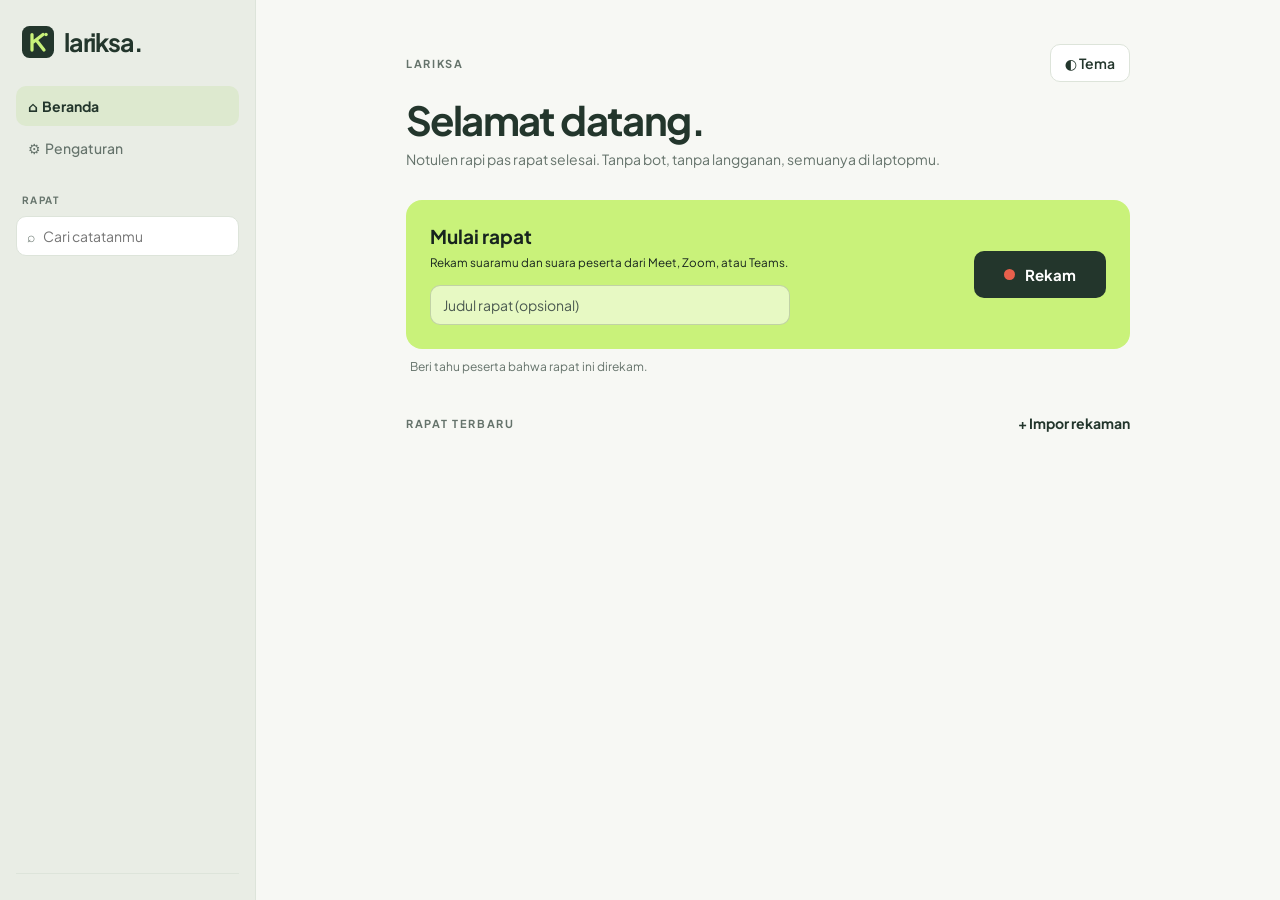
==== src/lariksa/ui/index.html @ 854213a1 "Lariksa v0.1: portable local meeting notes for Windows Two-track WASAPI recording (mic = Saya, loopb" ====
<!doctype html>
<html lang="id">
<head>
<meta charset="utf-8">
<meta name="viewport" content="width=device-width,initial-scale=1">
<title>Lariksa</title>
<link rel="stylesheet" href="styles.css">
</head>
<body>
<div class="app">
  <aside class="sidebar">
    <div class="brand">
      <svg class="mark" viewBox="0 0 64 64" aria-hidden="true"><rect width="64" height="64" rx="15" fill="#23362C"/><g fill="none" stroke="#C9F27A" stroke-width="6.5" stroke-linecap="round" stroke-linejoin="round"><path d="M20 17V48 M20 34L42 17 M30 30L44 48"/></g><circle cx="48" cy="17" r="3.5" fill="#C9F27A"/></svg>
      <span>lariksa.</span>
    </div>
    <nav>
      <button class="nav active" data-view="home">⌂&nbsp;&nbsp;Beranda</button>
      <button class="nav" data-view="settings">⚙&nbsp;&nbsp;Pengaturan</button>
    </nav>
    <div class="section">RAPAT</div>
    <label class="search">
      <span aria-hidden="true">⌕</span>
      <input id="search" type="search" placeholder="Cari catatanmu" autocomplete="off">
    </label>
    <ul id="meeting-list" class="meeting-list" aria-label="Daftar rapat"></ul>
    <div class="engine" id="engine-label"></div>
  </aside>

  <main class="content">
    <!-- HOME -->
    <section id="view-home" class="view">
      <div class="toolbar">
        <div class="eyebrow" id="greeting-eyebrow">LARIKSA</div>
        <button class="ghost" id="theme" aria-label="Ganti tema">◐ Tema</button>
      </div>
      <h1 id="greeting">Selamat datang.</h1>
      <p class="lede">Notulen rapi pas rapat selesai. Tanpa bot, tanpa langganan, semuanya di laptopmu.</p>

      <div id="setup-card" class="setup hidden">
        <strong>Siapkan Lariksa sekali saja</strong>
        <p>Model AI diunduh ke folder Lariksa dan berjalan offline setelahnya.</p>
        <ul id="setup-list"></ul>
        <button id="setup-go">Unduh semua</button>
      </div>

      <div class="record-card" id="record-card">
        <div class="record-copy">
          <strong id="record-title">Mulai rapat</strong>
          <small id="record-sub">Rekam suaramu dan suara peserta dari Meet, Zoom, atau Teams.</small>
          <input id="meeting-title" class="title-input" placeholder="Judul rapat (opsional)" maxlength="120">
        </div>
        <div class="record-actions">
          <div class="meters hidden" id="meters">
            <div class="meter"><span>Saya</span><i><b id="lvl-mic"></b></i></div>
            <div class="meter"><span>Peserta</span><i><b id="lvl-system"></b></i></div>
          </div>
          <button id="record" class="record-btn"><span class="dot"></span><span id="record-label">Rekam</span></button>
        </div>
      </div>
      <p class="consent" id="consent">Beri tahu peserta bahwa rapat ini direkam.</p>

      <div class="row-between">
        <div class="eyebrow">RAPAT TERBARU</div>
        <button class="link" id="import">+ Impor rekaman</button>
      </div>
      <div class="cards" id="cards"></div>
    </section>

    <!-- MEETING -->
    <section id="view-meeting" class="view hidden">
      <div class="toolbar">
        <button class="link" id="back">← Kembali</button>
        <div class="actions">
          <button class="ghost" id="copy-wa">Salin untuk WhatsApp</button>
          <button class="ghost" id="export-docx">DOCX</button>
          <button class="ghost" id="export-md">Markdown</button>
          <button class="ghost danger" id="delete">Hapus</button>
        </div>
      </div>
      <input id="m-title" class="h1-input" aria-label="Judul rapat">
      <div class="meta" id="m-meta"></div>
      <div id="m-progress" class="progress hidden"><div class="bar"><b></b></div><span></span></div>
      <div id="m-error" class="error hidden"></div>

      <div class="tabs" role="tablist">
        <button class="tab active" data-tab="notulen" role="tab">Notulen</button>
        <button class="tab" data-tab="transcript" role="tab">Transkrip</button>
      </div>
      <div id="tab-notulen" class="tab-body"></div>
      <div id="tab-transcript" class="tab-body hidden"></div>
    </section>

    <!-- SETTINGS -->
    <section id="view-settings" class="view hidden">
      <div class="eyebrow">PENGATURAN</div>
      <h1>Pengaturan</h1>
      <div class="card form">
        <label>Bahasa rapat
          <select id="s-language">
            <option value="id">Bahasa Indonesia (campur Inggris)</option>
            <option value="en">English</option>
            <option value="">Deteksi otomatis</option>
          </select>
        </label>
        <label>Model transkripsi
          <select id="s-whisper">
            <option value="auto">Otomatis (paling akurat)</option>
            <option value="whisper-turbo">Whisper large-v3-turbo</option>
            <option value="whisper-small">Whisper small (lebih ringan)</option>
          </select>
        </label>
        <label>Glosarium: nama orang, produk, istilah
          <textarea id="s-glossary" rows="4" placeholder="Sari, Budi, OKR, sprint review, Solve Education"></textarea>
          <small>Dipakai untuk membantu AI mengeja nama dan istilah dengan benar.</small>
        </label>
        <button id="s-save">Simpan</button>
        <span class="saved hidden" id="s-saved">Semua perubahan tersimpan</span>
      </div>
      <div class="eyebrow mt">MODEL & MESIN</div>
      <div class="card" id="assets"></div>
      <p class="fine">Semua audio, transkrip, dan notulen disimpan di folder <code>data</code> di samping aplikasi.</p>
    </section>
  </main>
</div>
<div id="toast" class="toast hidden" role="status"></div>
<script src="app.js"></script>
</body>
</html>
---- src/lariksa/ui/styles.css ----
@font-face{font-family:"Plus Jakarta Sans";src:url(fonts/PlusJakartaSans.woff2) format("woff2");font-weight:200 800;font-display:swap}
@font-face{font-family:"DM Mono";src:url(fonts/DMMono-400.woff2) format("woff2");font-weight:400;font-display:swap}

/* Lariksa brand tokens (Brand Kit v1.0, 04_Design_Tokens/theme.css) */
:root{--brand-primary:#23362C;--brand-accent:#C9F27A;--surface-page:#F7F8F4;--surface-card:#FFFFFF;--surface-muted:#E9EDE5;--surface-active:#DDE9CF;--text-primary:#23362C;--text-secondary:#65736B;--border-default:#DDE4DA;--focus-ring:#467A57;--success:#278264;--warning:#B7792B;--error:#C45454;--font-ui:"Plus Jakarta Sans",system-ui,sans-serif;--font-mono:"DM Mono",ui-monospace,monospace;--radius-sm:6px;--radius-md:10px;--radius-lg:16px;--radius-xl:24px;--duration-fast:140ms;--duration-normal:220ms}
[data-theme="dark"]{--surface-page:#17241E;--surface-card:#23362C;--surface-muted:#1D2D25;--surface-active:#2F4537;--text-primary:#F2F5EF;--text-secondary:#CBD5C9;--border-default:#415347;--focus-ring:#C9F27A}
@media(prefers-reduced-motion:reduce){*,*::before,*::after{transition-duration:.01ms!important;animation-duration:.01ms!important}}

*{box-sizing:border-box}
html,body{height:100%}
body{margin:0;background:var(--surface-page);color:var(--text-primary);font-family:var(--font-ui);font-size:14px;-webkit-font-smoothing:antialiased}
button,input,select,textarea{font:inherit;color:inherit}
button{cursor:pointer;border:0;border-radius:var(--radius-md);padding:11px 17px;font-weight:700;background:var(--brand-primary);color:#fff;transition:transform var(--duration-fast) ease-out,background var(--duration-fast) ease-out,opacity var(--duration-fast)}
button:active{transform:translateY(1px)}
button:disabled{opacity:.5;cursor:default}
:focus-visible{outline:3px solid var(--focus-ring);outline-offset:2px}
[data-theme="dark"] button:not(.ghost):not(.link):not(.nav):not(.tab):not(.record-btn){background:var(--brand-accent);color:#17241E}
.hidden{display:none!important}
code{font-family:var(--font-mono);font-size:12px;background:var(--surface-muted);padding:2px 6px;border-radius:var(--radius-sm)}

.app{display:flex;height:100vh}
.sidebar{width:256px;flex:none;background:var(--surface-muted);padding:26px 16px 16px;border-right:1px solid var(--border-default);display:flex;flex-direction:column;min-height:0}
.brand{display:flex;align-items:center;gap:10px;font-size:25px;font-weight:700;letter-spacing:-1.2px;margin:0 6px 26px}
.mark{width:32px;height:32px}
.nav{display:block;width:100%;text-align:left;background:transparent;color:var(--text-secondary);font-weight:500;padding:11px 12px;margin:2px 0}
.nav:hover{background:var(--surface-active)}
.nav.active{background:var(--surface-active);color:var(--text-primary);font-weight:700}
.section{font-size:10px;letter-spacing:.13em;margin:24px 6px 10px;color:var(--text-secondary);font-weight:700}
.search{display:flex;align-items:center;gap:8px;background:var(--surface-card);border:1px solid var(--border-default);border-radius:var(--radius-md);padding:0 10px;margin-bottom:8px;color:var(--text-secondary)}
.search input{border:0;outline:0;background:transparent;padding:10px 0;width:100%;color:var(--text-primary)}
.meeting-list{list-style:none;margin:0;padding:0;overflow:auto;flex:1;min-height:0}
.meeting-list li{padding:9px 12px;border-radius:var(--radius-md);cursor:pointer;margin:1px 0}
.meeting-list li:hover,.meeting-list li.active{background:var(--surface-active)}
.meeting-list .t{display:block;font-weight:600;white-space:nowrap;overflow:hidden;text-overflow:ellipsis}
.meeting-list small{color:var(--text-secondary);font-size:11.5px}
.engine{font-size:11px;color:var(--text-secondary);padding:10px 6px 0;border-top:1px solid var(--border-default);margin-top:8px}

.content{flex:1;overflow:auto}
.view{width:min(800px,100%);margin:0 auto;padding:44px 38px 80px}
.toolbar,.row-between{display:flex;justify-content:space-between;align-items:center;gap:12px}
.actions{display:flex;gap:8px;flex-wrap:wrap}
.eyebrow{font-size:11px;letter-spacing:.15em;color:var(--text-secondary);font-weight:700}
.mt{margin-top:32px;margin-bottom:12px}
h1{font-size:40px;letter-spacing:-1.6px;margin:16px 0 6px;line-height:1.1}
.lede{color:var(--text-secondary);line-height:1.7;margin:0 0 28px;max-width:560px}
.ghost{background:var(--surface-card);color:var(--text-primary);border:1px solid var(--border-default);padding:9px 14px;font-weight:600}
.ghost:hover{background:var(--surface-muted)}
.ghost.danger{color:var(--error)}
.link{background:none;color:var(--text-primary);padding:6px 0;font-weight:700}
.link:hover{text-decoration:underline}

.record-card{background:var(--brand-accent);color:#17241E;border-radius:var(--radius-lg);padding:24px;display:flex;justify-content:space-between;align-items:center;gap:20px;transition:background var(--duration-normal) ease-out}
.record-card strong{font-size:19px}
.record-card small{display:block;margin-top:6px;line-height:1.5}
.record-copy{flex:1;min-width:0}
.title-input{margin-top:14px;width:100%;max-width:360px;border:1px solid rgba(23,36,30,.18);background:rgba(255,255,255,.55);border-radius:var(--radius-md);padding:10px 12px;color:#17241E}
.title-input::placeholder{color:#4b5a51}
.record-actions{display:flex;align-items:center;gap:18px}
.record-btn{background:#23362C;color:#fff;display:flex;align-items:center;gap:10px;padding:14px 22px;font-size:15px;min-width:132px;justify-content:center}
.record-btn .dot{width:11px;height:11px;border-radius:50%;background:#E8604C}
.record-card.live{background:#23362C;color:#F2F5EF}
.record-card.live .title-input{display:none}
.record-card.live .record-btn{background:var(--brand-accent);color:#17241E}
.record-card.live .record-btn .dot{border-radius:2px;background:#17241E}
.record-card.live small{color:#CBD5C9}
.meters{display:grid;gap:8px;width:150px}
.meter{display:grid;grid-template-columns:52px 1fr;align-items:center;gap:8px;font-size:11px;font-weight:600}
.meter i{display:block;height:6px;background:rgba(242,245,239,.15);border-radius:3px;overflow:hidden}
.meter b{display:block;height:100%;width:0;background:var(--brand-accent);transition:width 120ms linear}
.consent{font-size:12px;color:var(--text-secondary);margin:10px 4px 34px}
.consent.warn{color:var(--warning);font-weight:700}

.setup{background:var(--surface-card);border:1px solid var(--border-default);border-radius:var(--radius-lg);padding:22px 24px;margin-bottom:22px}
.setup strong{font-size:17px}
.setup p{color:var(--text-secondary);margin:6px 0 12px}
.setup ul{list-style:none;padding:0;margin:0 0 16px}
.setup li{display:flex;justify-content:space-between;gap:12px;padding:8px 0;border-top:1px solid var(--border-default);font-size:13px}
.setup li span:last-child{color:var(--text-secondary);font-family:var(--font-mono);font-size:12px}

.cards{display:grid;grid-template-columns:repeat(2,minmax(0,1fr));gap:16px;margin-top:14px}
.card{padding:22px 24px;background:var(--surface-card);border-radius:var(--radius-lg);border:1px solid var(--border-default)}
.cards .card{cursor:pointer;min-height:140px;display:flex;flex-direction:column;gap:8px;transition:border-color var(--duration-fast),transform var(--duration-fast) ease-out}
.cards .card:hover{border-color:var(--focus-ring);transform:translateY(-1px)}
.card strong{font-size:16px;line-height:1.35}
.card p{margin:0;color:var(--text-secondary);line-height:1.6;display:-webkit-box;-webkit-line-clamp:3;-webkit-box-orient:vertical;overflow:hidden}
.card small{color:var(--text-secondary);margin-top:auto}
.empty{grid-column:1/-1;text-align:center;color:var(--text-secondary);padding:40px 20px;border:1px dashed var(--border-default);border-radius:var(--radius-lg)}
.badge{display:inline-flex;align-items:center;gap:6px;font-size:11px;font-weight:700;padding:3px 9px;border-radius:999px;background:var(--surface-muted);color:var(--text-secondary);width:fit-content}
.badge.busy{background:#FFF4E0;color:var(--warning)}
.badge.fail{background:#FBE9E9;color:var(--error)}
.badge.ok{background:#E3F4EC;color:var(--success)}
[data-theme="dark"] .badge.busy,[data-theme="dark"] .badge.fail,[data-theme="dark"] .badge.ok{background:var(--surface-muted)}

.h1-input{font-size:34px;font-weight:700;letter-spacing:-1.3px;border:0;background:transparent;width:100%;padding:4px 0;margin-top:18px;border-bottom:1px solid transparent}
.h1-input:hover,.h1-input:focus{border-bottom-color:var(--border-default);outline:0}
.meta{color:var(--text-secondary);font-size:13px;margin:4px 0 18px}
.progress{display:flex;align-items:center;gap:12px;margin:8px 0 18px;font-size:13px;color:var(--text-secondary)}
.progress .bar{flex:1;height:6px;background:var(--surface-muted);border-radius:3px;overflow:hidden}
.progress .bar b{display:block;height:100%;width:0;background:var(--focus-ring);transition:width var(--duration-normal)}
.error{background:#FBE9E9;color:#8A2F2F;padding:14px 16px;border-radius:var(--radius-md);margin:10px 0 18px;line-height:1.5}
.error button{margin-top:10px}
.tabs{display:flex;gap:4px;border-bottom:1px solid var(--border-default);margin-bottom:22px}
.tab{background:none;color:var(--text-secondary);border-radius:0;padding:10px 14px;border-bottom:2px solid transparent;font-weight:600}
.tab.active{color:var(--text-primary);border-bottom-color:var(--text-primary)}
.tab-body h3{font-size:12px;letter-spacing:.12em;color:var(--text-secondary);margin:26px 0 10px;text-transform:uppercase}
.tab-body h3:first-child{margin-top:0}
.summary{font-size:15.5px;line-height:1.75;margin:0}
.tab-body ul{margin:0;padding-left:20px;line-height:1.75}
.actions-table{width:100%;border-collapse:collapse;font-size:14px}
.actions-table th{text-align:left;font-size:11px;letter-spacing:.08em;color:var(--text-secondary);padding:8px 10px;border-bottom:1px solid var(--border-default)}
.actions-table td{padding:10px;border-bottom:1px solid var(--border-default);vertical-align:top}
.actions-table td:first-child{width:60%}
.actions-table .muted{color:var(--text-secondary)}
.editable{border-radius:var(--radius-sm);padding:2px 4px;margin:-2px -4px}
.editable:hover{background:var(--surface-muted)}
.editable:focus{outline:2px solid var(--focus-ring);background:var(--surface-card)}
.hint{font-size:12px;color:var(--text-secondary);margin-top:22px}
.turn{display:grid;grid-template-columns:62px 1fr;gap:12px;padding:10px 0;border-bottom:1px solid var(--border-default)}
.turn time{font-family:var(--font-mono);font-size:12px;color:var(--text-secondary);padding-top:2px}
.turn .who{font-weight:700;font-size:12px;margin-bottom:2px}
.turn.me .who{color:var(--focus-ring)}
.turn p{margin:0;line-height:1.65}

.form{display:grid;gap:18px;max-width:560px}
.form label{display:grid;gap:7px;font-weight:600;font-size:13px}
.form small{font-weight:400;color:var(--text-secondary)}
.form select,.form textarea,.form input{border:1px solid var(--border-default);border-radius:var(--radius-md);padding:10px 12px;background:var(--surface-page);min-height:44px}
.form button{justify-self:start}
.saved{color:var(--success);font-size:13px;font-weight:600}
.asset{display:flex;justify-content:space-between;align-items:center;gap:12px;padding:12px 0;border-bottom:1px solid var(--border-default)}
.asset:last-child{border-bottom:0}
.asset .name{font-weight:600}
.asset small{color:var(--text-secondary);display:block;margin-top:2px}
.asset .ok{color:var(--success);font-weight:700;font-size:13px}
.asset .err{color:var(--error);font-size:12px}
.fine{font-size:12px;color:var(--text-secondary);margin-top:18px}

.toast{position:fixed;bottom:24px;left:50%;transform:translateX(-50%);background:var(--brand-primary);color:#F2F5EF;padding:12px 18px;border-radius:var(--radius-md);font-weight:600;box-shadow:0 8px 30px rgba(23,36,30,.25);z-index:10}
[data-theme="dark"] .toast{background:var(--brand-accent);color:#17241E}

@media(max-width:760px){.sidebar{display:none}.view{padding:30px 20px}.cards{grid-template-columns:1fr}.record-card{flex-direction:column;align-items:stretch}.record-actions{justify-content:space-between}}
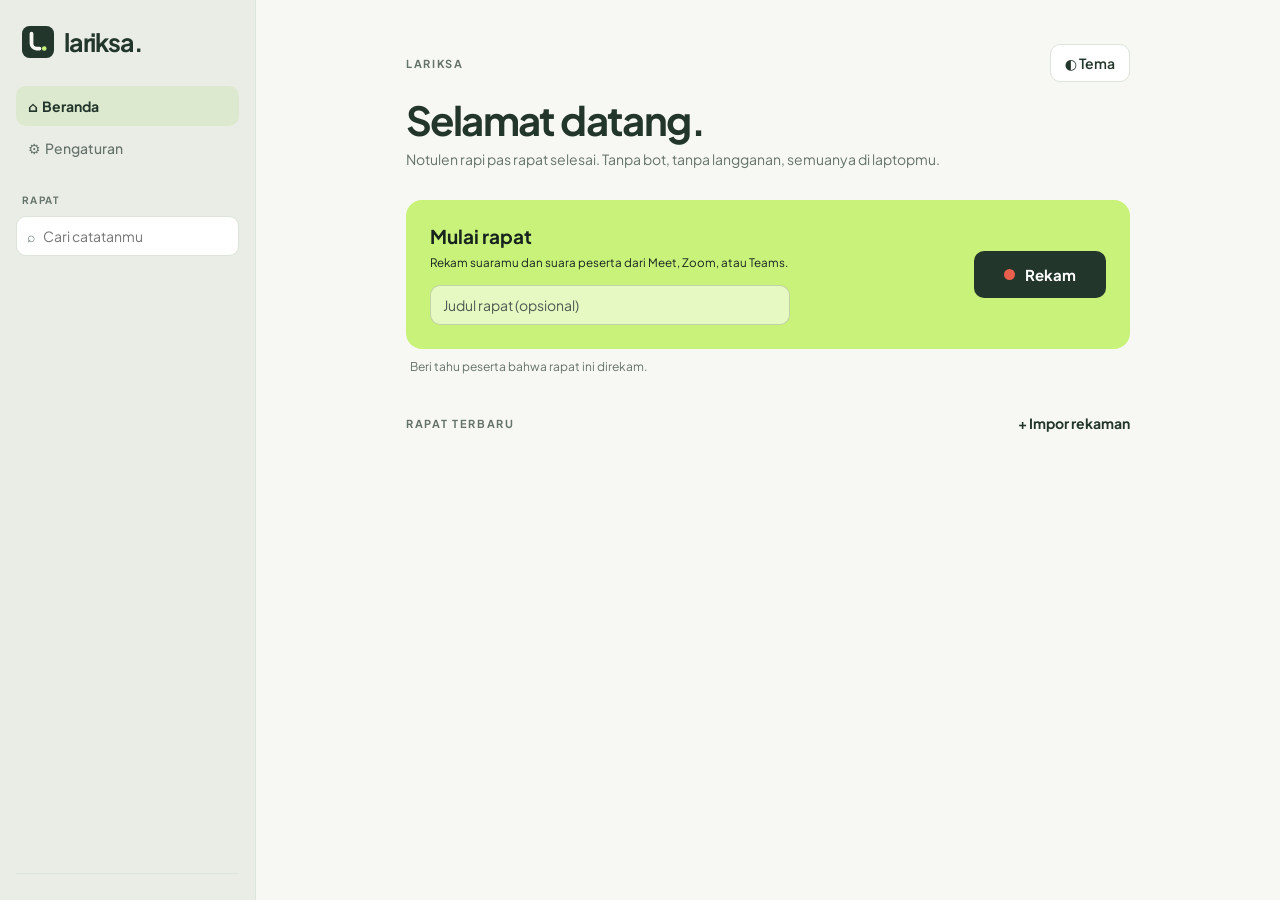
==== commit 56ae7951: "New logo: the l. mark A soft l turns into a written line (larik) and ends in a lime full stop, the m" ====
--- a/src/lariksa/ui/index.html
+++ b/src/lariksa/ui/index.html
@@ -10,7 +10,7 @@
 <div class="app">
   <aside class="sidebar">
     <div class="brand">
-      <svg class="mark" viewBox="0 0 64 64" aria-hidden="true"><rect width="64" height="64" rx="15" fill="#23362C"/><g fill="none" stroke="#C9F27A" stroke-width="6.5" stroke-linecap="round" stroke-linejoin="round"><path d="M20 17V48 M20 34L42 17 M30 30L44 48"/></g><circle cx="48" cy="17" r="3.5" fill="#C9F27A"/></svg>
+      <svg class="mark" viewBox="0 0 64 64" aria-hidden="true"><rect width="64" height="64" rx="15" fill="#23362C"/><g transform="translate(0.0 0)"><path d="M15.250 15.000 V35.000 A13.750 13.750 0 0 0 29.000 48.750 H35.000 A3.750 3.750 0 0 0 35.000 41.250 H29.000 A6.250 6.250 0 0 1 22.750 35.000 V15.000 A3.750 3.750 0 0 0 15.250 15.000Z" fill="#F7F8F4"/><circle cx="44.5" cy="45.0" r="4.6" fill="#C9F27A"/></g></svg>
       <span>lariksa.</span>
     </div>
     <nav>
@@ -95,12 +95,21 @@
       <div class="eyebrow">PENGATURAN</div>
       <h1>Pengaturan</h1>
       <div class="card form">
-        <label>Bahasa rapat
+        <label>Bahasa yang diucapkan di rapat
           <select id="s-language">
             <option value="id">Bahasa Indonesia (campur Inggris)</option>
             <option value="en">English</option>
             <option value="">Deteksi otomatis</option>
           </select>
+          <small>Membantu transkripsi. Kalimat bahasa Inggris tetap ditulis dalam bahasa Inggris.</small>
+        </label>
+        <label>Bahasa notulen
+          <select id="s-notulen-language">
+            <option value="auto">Ikuti bahasa rapat</option>
+            <option value="id">Selalu Bahasa Indonesia</option>
+            <option value="en">Always English</option>
+          </select>
+          <small>"Ikuti bahasa rapat": rapat berbahasa Inggris menghasilkan notulen berbahasa Inggris.</small>
         </label>
         <label>Model transkripsi
           <select id="s-whisper">
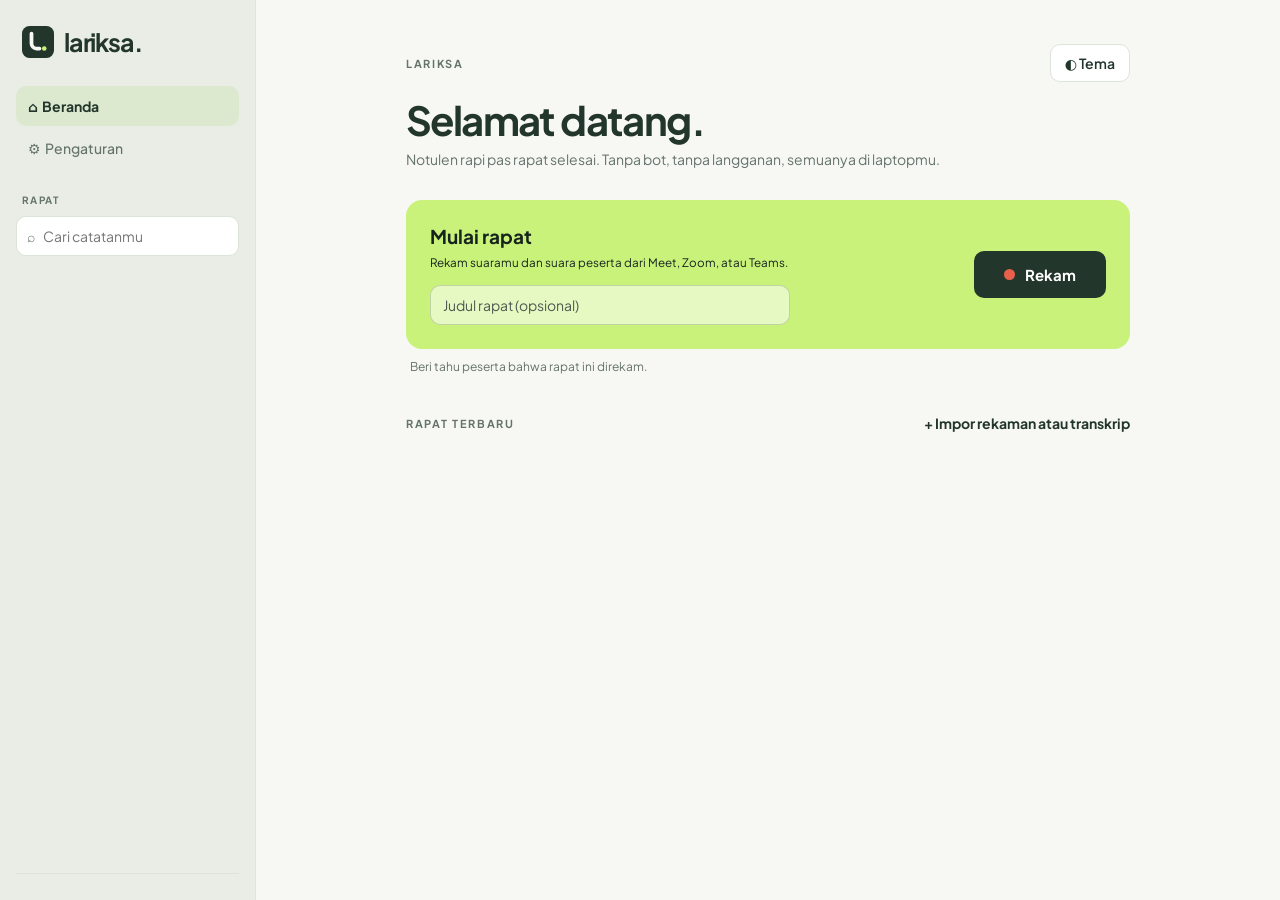
==== commit 38b8bd69: "Rich notulen: chapters, owners and timestamps anchored to the transcript The model reads the transcr" ====
--- a/src/lariksa/ui/index.html
+++ b/src/lariksa/ui/index.html
@@ -61,19 +61,20 @@
 
       <div class="row-between">
         <div class="eyebrow">RAPAT TERBARU</div>
-        <button class="link" id="import">+ Impor rekaman</button>
+        <button class="link" id="import">+ Impor rekaman atau transkrip</button>
       </div>
       <div class="cards" id="cards"></div>
     </section>
 
     <!-- MEETING -->
-    <section id="view-meeting" class="view hidden">
+    <section id="view-meeting" class="view view-wide hidden">
       <div class="toolbar">
         <button class="link" id="back">← Kembali</button>
         <div class="actions">
           <button class="ghost" id="copy-wa">Salin untuk WhatsApp</button>
           <button class="ghost" id="export-docx">DOCX</button>
           <button class="ghost" id="export-md">Markdown</button>
+          <button class="ghost" id="regen" title="Tulis ulang notulen dari transkrip">↻ Notulen</button>
           <button class="ghost danger" id="delete">Hapus</button>
         </div>
       </div>
@@ -82,12 +83,32 @@
       <div id="m-progress" class="progress hidden"><div class="bar"><b></b></div><span></span></div>
       <div id="m-error" class="error hidden"></div>
 
-      <div class="tabs" role="tablist">
-        <button class="tab active" data-tab="notulen" role="tab">Notulen</button>
-        <button class="tab" data-tab="transcript" role="tab">Transkrip</button>
+      <div class="tabs-row">
+        <div class="tabs" role="tablist">
+          <button class="tab active" data-tab="notulen" role="tab">Notulen</button>
+          <button class="tab" data-tab="transcript" role="tab">Transkrip</button>
+        </div>
+        <label class="find"><span aria-hidden="true">⌕</span><input id="m-find" type="search" placeholder="Cari di rapat ini" autocomplete="off"></label>
       </div>
-      <div id="tab-notulen" class="tab-body"></div>
-      <div id="tab-transcript" class="tab-body hidden"></div>
+
+      <div class="meeting-grid">
+        <div class="meeting-main">
+          <div id="tab-notulen" class="tab-body"></div>
+          <div id="tab-transcript" class="tab-body hidden"></div>
+        </div>
+        <aside class="meeting-side" id="m-side">
+          <div class="player hidden" id="player">
+            <button class="play" id="play" aria-label="Putar">▶</button>
+            <div class="track">
+              <div class="scrub" id="scrub"><b id="scrub-fill"></b><div id="scrub-marks"></div></div>
+              <div class="times"><span id="t-now">00:00</span><span id="t-total">00:00</span></div>
+            </div>
+            <audio id="audio" preload="metadata"></audio>
+          </div>
+          <div class="side-card" id="side-chapters"></div>
+          <div class="side-card" id="side-speakers"></div>
+        </aside>
+      </div>
     </section>
 
     <!-- SETTINGS -->
--- a/src/lariksa/ui/styles.css
+++ b/src/lariksa/ui/styles.css
@@ -139,3 +139,81 @@
 [data-theme="dark"] .toast{background:var(--brand-accent);color:#17241E}
 
 @media(max-width:760px){.sidebar{display:none}.view{padding:30px 20px}.cards{grid-template-columns:1fr}.record-card{flex-direction:column;align-items:stretch}.record-actions{justify-content:space-between}}
+
+/* ---------------------------------------------------------------- rich notulen (v2) */
+.view-wide{width:min(1180px,100%)}
+.tabs-row{display:flex;align-items:flex-end;justify-content:space-between;gap:16px;border-bottom:1px solid var(--border-default);margin-bottom:22px}
+.tabs-row .tabs{border-bottom:0;margin:0}
+.find{display:flex;align-items:center;gap:8px;background:var(--surface-card);border:1px solid var(--border-default);border-radius:var(--radius-md);padding:0 10px;margin-bottom:8px;width:240px;color:var(--text-secondary)}
+.find input{border:0;outline:0;background:transparent;padding:8px 0;width:100%;color:var(--text-primary)}
+.meeting-grid{display:grid;grid-template-columns:minmax(0,1fr) 300px;gap:28px;align-items:start}
+.meeting-side{position:sticky;top:16px;display:grid;gap:14px}
+@media(max-width:1100px){.meeting-grid{grid-template-columns:1fr}.meeting-side{position:static;order:-1}}
+
+.sec{margin:0 0 30px}
+.sec-head{display:flex;align-items:baseline;justify-content:space-between;gap:12px;margin-bottom:12px}
+.sec-head h3{font-size:12px;letter-spacing:.12em;color:var(--text-secondary);text-transform:uppercase;margin:0}
+.sec-head .count{font-family:var(--font-mono);font-size:12px;color:var(--text-secondary)}
+.overview{font-size:17px;line-height:1.65;margin:0 0 14px;color:var(--text-primary)}
+.highlights{list-style:none;padding:0;margin:0;display:grid;gap:8px}
+.highlights li{position:relative;padding-left:18px;line-height:1.6}
+.highlights li::before{content:"";position:absolute;left:2px;top:.62em;width:7px;height:7px;border-radius:50%;background:var(--focus-ring)}
+
+.owner-group{background:var(--surface-card);border:1px solid var(--border-default);border-radius:var(--radius-lg);padding:6px 16px;margin-bottom:10px}
+.owner-head{display:flex;align-items:center;gap:10px;padding:10px 0 6px}
+.owner-head b{font-size:14px}
+.owner-head small{color:var(--text-secondary);font-family:var(--font-mono);font-size:12px}
+.avatar{width:28px;height:28px;border-radius:50%;display:grid;place-items:center;font-size:11px;font-weight:800;flex:none;color:#17241E}
+.action{display:grid;grid-template-columns:22px minmax(0,1fr) auto;gap:10px;align-items:start;padding:9px 0;border-top:1px solid var(--border-default)}
+.owner-head + .action{border-top:0}
+.action input[type=checkbox]{width:17px;height:17px;margin:3px 0 0;accent-color:var(--focus-ring);cursor:pointer}
+.action .task{line-height:1.55}
+.action.done .task{text-decoration:line-through;color:var(--text-secondary)}
+.action .side{display:flex;gap:6px;align-items:center;flex-wrap:wrap;justify-content:flex-end}
+.due{font-size:12px;font-weight:700;padding:3px 9px;border-radius:999px;background:#FFF4E0;color:var(--warning);white-space:nowrap}
+[data-theme="dark"] .due{background:var(--surface-muted)}
+.ts{font-family:var(--font-mono);font-size:12px;padding:3px 8px;border-radius:7px;background:var(--surface-muted);color:var(--text-primary);border:0;cursor:pointer;font-weight:400;white-space:nowrap}
+.ts:hover{background:var(--brand-accent);color:#17241E}
+.ts:disabled{cursor:default;opacity:.6}
+
+.points{list-style:none;padding:0;margin:0;display:grid;gap:8px}
+.points li{display:grid;grid-template-columns:22px minmax(0,1fr) auto;gap:10px;align-items:start;background:var(--surface-card);border:1px solid var(--border-default);border-radius:var(--radius-md);padding:10px 12px;line-height:1.55}
+.points .mark{font-weight:800;color:var(--focus-ring);text-align:center}
+.points.q .mark{color:var(--warning)}
+
+.chapter{display:grid;grid-template-columns:70px minmax(0,1fr);gap:14px;padding:14px 0;border-top:1px solid var(--border-default)}
+.chapter:first-of-type{border-top:0}
+.chapter h4{margin:0 0 4px;font-size:15.5px;letter-spacing:-.2px}
+.chapter p{margin:0;line-height:1.7;color:var(--text-primary)}
+
+.player{background:var(--brand-primary);color:#F2F5EF;border-radius:var(--radius-lg);padding:14px;display:flex;gap:12px;align-items:center}
+.player .play{width:40px;height:40px;border-radius:50%;padding:0;background:var(--brand-accent)!important;color:#17241E!important;font-size:14px;flex:none}
+.player .track{flex:1;min-width:0}
+.scrub{position:relative;height:8px;border-radius:4px;background:rgba(242,245,239,.18);cursor:pointer;overflow:visible}
+.scrub b{position:absolute;left:0;top:0;bottom:0;width:0;border-radius:4px;background:var(--brand-accent)}
+.scrub i{position:absolute;top:-3px;width:2px;height:14px;background:rgba(242,245,239,.55);border-radius:1px}
+.times{display:flex;justify-content:space-between;font-family:var(--font-mono);font-size:11.5px;margin-top:7px;color:#CBD5C9}
+.side-card{background:var(--surface-card);border:1px solid var(--border-default);border-radius:var(--radius-lg);padding:14px 16px}
+.side-card:empty{display:none}
+.side-card h5{font-size:11px;letter-spacing:.12em;color:var(--text-secondary);text-transform:uppercase;margin:0 0 10px}
+.toc{list-style:none;padding:0;margin:0;display:grid;gap:2px}
+.toc button{display:grid;grid-template-columns:52px 1fr;gap:8px;width:100%;text-align:left;background:none;color:var(--text-primary);font-weight:500;padding:6px 6px;border-radius:8px;font-size:13px;line-height:1.35}
+.toc button:hover,.toc button.now{background:var(--surface-active)}
+.toc time{font-family:var(--font-mono);font-size:11.5px;color:var(--text-secondary);padding-top:1px}
+.spk{display:grid;gap:9px}
+.spk div{display:grid;grid-template-columns:28px minmax(0,1fr) 38px;gap:8px;align-items:center;font-size:13px}
+.spk .bar{grid-column:2/4;height:5px;border-radius:3px;background:var(--surface-muted);margin-top:-5px;overflow:hidden}
+.spk .bar b{display:block;height:100%;background:var(--focus-ring);border-radius:3px}
+.spk .pct{font-family:var(--font-mono);font-size:12px;color:var(--text-secondary);text-align:right}
+.spk .name{white-space:nowrap;overflow:hidden;text-overflow:ellipsis}
+
+.turn{grid-template-columns:62px 1fr}
+.turn time{cursor:pointer}
+.turn time:hover{color:var(--focus-ring);text-decoration:underline}
+.turn.flash{animation:flash 1.6s ease-out}
+.turn.playing{background:linear-gradient(90deg,var(--surface-active),transparent 70%)}
+.chapter-break{font-weight:800;font-size:14px;margin:22px 0 6px;display:flex;gap:10px;align-items:baseline}
+.chapter-break time{font-family:var(--font-mono);font-weight:400;font-size:12px;color:var(--text-secondary)}
+@keyframes flash{0%{background:var(--brand-accent)}100%{background:transparent}}
+mark{background:var(--brand-accent);color:#17241E;border-radius:3px;padding:0 2px}
+.legacy-note{font-size:13px;color:var(--text-secondary);background:var(--surface-muted);border-radius:var(--radius-md);padding:10px 12px;margin-bottom:20px}
